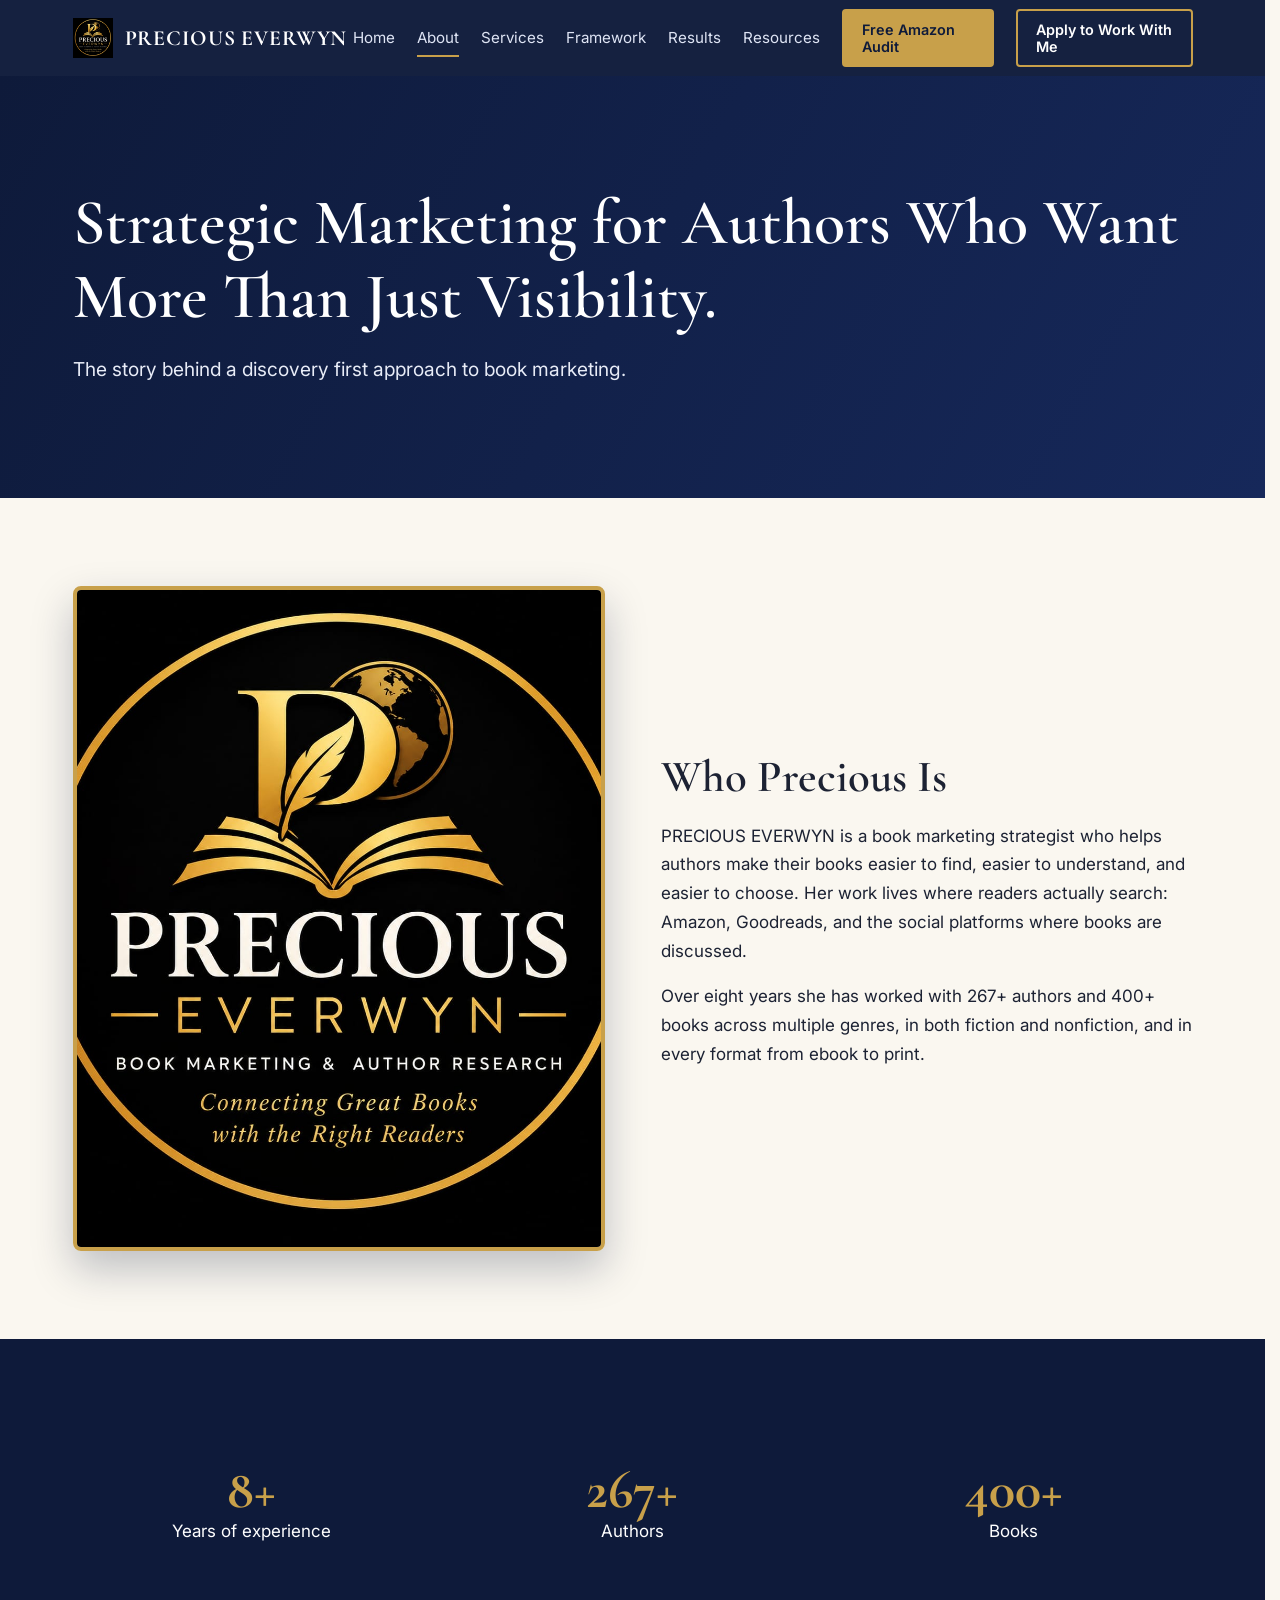
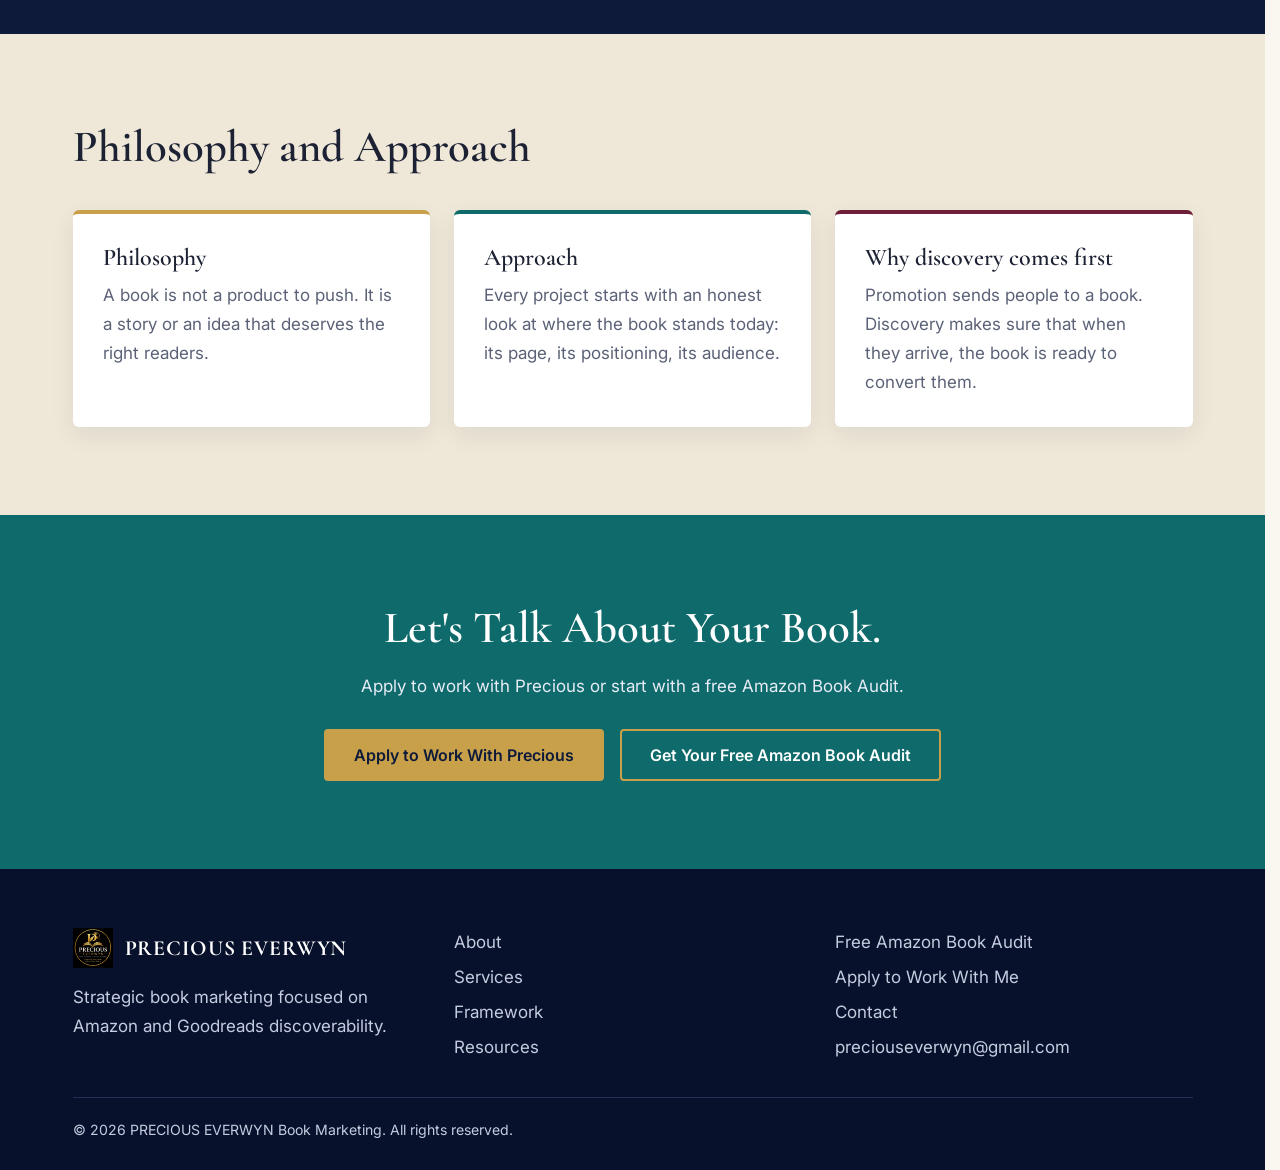
==== about.html @ 91856de8 "Add files via upload" ====
<!DOCTYPE html>
<html lang="en"><head><meta charset="utf-8"><meta name="viewport" content="width=device-width,initial-scale=1">
<title>About | Precious Everwyn Book Marketing</title><meta name="description" content="About Precious Everwyn, book marketing strategist with 8+ years of experience across 267+ authors and 400+ books.">
<link rel="preconnect" href="https://fonts.googleapis.com"><link rel="preconnect" href="https://fonts.gstatic.com" crossorigin>
<link href="https://fonts.googleapis.com/css2?family=Cormorant+Garamond:wght@500;600;700&family=Inter:wght@400;500;600&display=swap" rel="stylesheet">
<link rel="stylesheet" href="style.css"></head><body>
<header><div class="wrap nav"><a class="logo" href="index.html"><img src="brandlogo.png" alt="PRECIOUS EVERWYN logo">PRECIOUS EVERWYN</a>
<button class="burger" aria-label="Menu" aria-expanded="false">&#9776;</button>
<nav><a href="index.html">Home</a><a href="about.html" class="on">About</a><a href="services.html">Services</a><a href="framework.html">Framework</a><a href="index.html#results">Results</a><a href="resources.html">Resources</a><a class="btn sm" href="free-audit.html">Free Amazon Audit</a><a class="btn sm o" href="apply.html">Apply to Work With Me</a></nav></div></header>
<main><section class="hero"><div class="wrap"><h1>Strategic Marketing for Authors Who Want More Than Just Visibility.</h1><p>The story behind a discovery first approach to book marketing.</p></div></section><section><div class="wrap split"><img class="pp" src="profilepicture.png" alt="Precious Everwyn"><div><h2>Who Precious Is</h2><p>PRECIOUS EVERWYN is a book marketing strategist who helps authors make their books easier to find, easier to understand, and easier to choose. Her work lives where readers actually search: Amazon, Goodreads, and the social platforms where books are discussed.</p><p>Over eight years she has worked with 267+ authors and 400+ books across multiple genres, in both fiction and nonfiction, and in every format from ebook to print.</p></div></div></section><section class="dark"><div class="wrap"><div class="grid"><div class="c"><div class="num" style="font-size:3.4rem">8+</div>Years of experience</div><div class="c"><div class="num" style="font-size:3.4rem">267+</div>Authors</div><div class="c"><div class="num" style="font-size:3.4rem">400+</div>Books</div></div></div></section><section class="sand"><div class="wrap"><h2>Philosophy and Approach</h2><div class="grid"><div class="card "><h3>Philosophy</h3><p>A book is not a product to push. It is a story or an idea that deserves the right readers.</p></div><div class="card t"><h3>Approach</h3><p>Every project starts with an honest look at where the book stands today: its page, its positioning, its audience.</p></div><div class="card w"><h3>Why discovery comes first</h3><p>Promotion sends people to a book. Discovery makes sure that when they arrive, the book is ready to convert them.</p></div></div></div></section><section class="teal c"><div class="wrap"><h2>Let's Talk About Your Book.</h2><p>Apply to work with Precious or start with a free Amazon Book Audit.</p><div class="row"><a class="btn" href="apply.html">Apply to Work With Precious</a><a class="btn o" href="free-audit.html">Get Your Free Amazon Book Audit</a></div></div></section></main>
<footer><div class="wrap"><div class="grid"><div><a class="logo" href="index.html"><img src="brandlogo.png" alt="PRECIOUS EVERWYN logo">PRECIOUS EVERWYN</a><p style="margin-top:12px">Strategic book marketing focused on Amazon and Goodreads discoverability.</p></div>
<div><a href="about.html">About</a><a href="services.html">Services</a><a href="framework.html">Framework</a><a href="resources.html">Resources</a></div>
<div><a href="free-audit.html">Free Amazon Book Audit</a><a href="apply.html">Apply to Work With Me</a><a href="contact.html">Contact</a><a href="mailto:preciouseverwyn@gmail.com">preciouseverwyn@gmail.com</a></div></div>
<div class="copy">&copy; 2026 PRECIOUS EVERWYN Book Marketing. All rights reserved.</div></div></footer>
<script src="script.js"></script></body></html>
---- style.css ----
:root{--navy:#0e1a3a;--navy2:#16285a;--gold:#c8a04a;--ivory:#faf7f0;--sand:#efe8d8;--teal:#0f6b6b;--wine:#6e1f3a;--ink:#1c2233;--mute:#5b6277}
*{box-sizing:border-box;margin:0;padding:0}
html{overflow-x:hidden;scrollbar-gutter:stable;scroll-behavior:smooth}
body{font:17px/1.7 'Inter',system-ui,sans-serif;color:var(--ink);background:var(--ivory);overflow-x:hidden}
.wrap{width:min(1120px,100% - 48px);margin-inline:auto}
h1,h2,h3{font-family:'Cormorant Garamond',Georgia,serif;line-height:1.15;font-weight:600}
h1{font-size:clamp(2.4rem,5vw,4.2rem);margin-bottom:20px}
h2{font-size:clamp(1.9rem,3.5vw,2.8rem);margin-bottom:18px}
h3{font-size:1.5rem;margin-bottom:10px}
p{margin-bottom:16px;max-width:70ch}
.c{text-align:center}.c p{margin-inline:auto}
section{padding:88px 0}
.dark{background:var(--navy);color:#fff}.teal{background:var(--teal);color:#fff}.wine{background:var(--wine);color:#fff}.sand{background:var(--sand)}
.dark p,.teal p,.wine p{color:#e8ecf7}
img{max-width:100%;display:block;border-radius:8px}
.tp{width:100%;aspect-ratio:16/10;object-fit:cover;box-shadow:0 18px 40px rgba(14,26,58,.25)}
.pp{width:100%;aspect-ratio:4/5;object-fit:cover;box-shadow:0 18px 40px rgba(14,26,58,.25);border:4px solid var(--gold)}
.hero{padding:110px 0 96px;background:linear-gradient(120deg,#0e1a3a,#16285a,#0f6b6b,#0e1a3a);background-size:300% 300%;animation:flow 18s ease infinite;color:#fff}
.hero p{font-size:1.2rem;color:#e8ecf7}
@keyframes flow{0%,100%{background-position:0 50%}50%{background-position:100% 50%}}
header{position:sticky;top:0;z-index:50;background:rgba(14,26,58,.97);backdrop-filter:blur(8px)}
.nav{display:flex;align-items:center;justify-content:space-between;gap:20px;height:76px}
.logo{display:flex;align-items:center;gap:12px;color:#fff;text-decoration:none;font-family:'Cormorant Garamond',serif;font-size:1.35rem;font-weight:700;letter-spacing:.04em;white-space:nowrap}
.logo img{height:40px;width:auto;border-radius:0}
nav{display:flex;align-items:center;gap:22px}
nav a{color:#dfe5f5;text-decoration:none;font-size:.95rem;position:relative;padding:4px 0}
nav a::after{content:"";position:absolute;left:0;bottom:-2px;height:2px;width:100%;background:var(--gold);transform:scaleX(0);transform-origin:left;transition:transform .3s}
nav a:hover::after,nav a.on::after{transform:scaleX(1)}
.btn{display:inline-block;padding:14px 28px;background:var(--gold);color:var(--navy);font-weight:600;text-decoration:none;border-radius:4px;border:2px solid var(--gold);cursor:pointer;font:600 1rem 'Inter',sans-serif;transition:transform .25s,box-shadow .25s,background .25s;position:relative;overflow:hidden}
.btn:hover{transform:translateY(-3px);box-shadow:0 10px 24px rgba(200,160,74,.4)}
.btn::before{content:"";position:absolute;top:0;left:-60%;width:40%;height:100%;background:rgba(255,255,255,.45);transform:skewX(-20deg);animation:shine 4s ease-in-out infinite}
@keyframes shine{0%,60%{left:-60%}100%{left:130%}}
.btn.o{background:transparent;color:#fff;border-color:var(--gold)}.btn.o::before{display:none}
.btn.o:hover{background:var(--gold);color:var(--navy)}
.sm{padding:10px 18px;font-size:.9rem}
.row{display:flex;gap:16px;flex-wrap:wrap;margin-top:28px}.c .row{justify-content:center}
.burger{display:none;background:none;border:0;color:#fff;font-size:1.8rem;cursor:pointer}
.grid{display:grid;gap:24px;grid-template-columns:repeat(auto-fit,minmax(240px,1fr));margin-top:36px}
.card{background:#fff;color:var(--ink);padding:30px;border-top:4px solid var(--gold);border-radius:6px;box-shadow:0 8px 24px rgba(14,26,58,.08);transition:transform .35s,box-shadow .35s}
.card p{color:var(--mute);margin:0}
.card:hover{transform:translateY(-8px);box-shadow:0 18px 36px rgba(14,26,58,.18)}
.card.t{border-top-color:var(--teal)}.card.w{border-top-color:var(--wine)}.card.n{border-top-color:var(--navy)}
.split{display:grid;grid-template-columns:1fr 1fr;gap:56px;align-items:center}
.stats{background:var(--gold);color:var(--navy);padding:44px 0}
.stats .grid{margin:0;text-align:center}
.stats b{display:block;font:700 2.8rem 'Cormorant Garamond',serif;line-height:1.1}
.pipe{display:flex;flex-wrap:wrap;gap:10px;margin-top:28px}
.pipe span{padding:10px 18px;border:1px solid var(--gold);border-radius:30px;font-weight:600;animation:glow 6s infinite}
.pipe span:nth-child(2){animation-delay:1s}.pipe span:nth-child(3){animation-delay:2s}.pipe span:nth-child(4){animation-delay:3s}.pipe span:nth-child(5){animation-delay:4s}.pipe span:nth-child(6){animation-delay:5s}
@keyframes glow{0%,15%{background:var(--gold);color:var(--navy)}25%,100%{background:transparent;color:inherit}}
.num{font:700 2.6rem 'Cormorant Garamond',serif;color:var(--gold);line-height:1}
ul.tick{list-style:none}ul.tick li{padding:8px 0 8px 30px;position:relative}
ul.tick li::before{content:"";position:absolute;left:0;top:17px;width:14px;height:8px;border-left:3px solid var(--gold);border-bottom:3px solid var(--gold);transform:rotate(-45deg)}
details{background:#fff;border-radius:6px;padding:18px 24px;margin-bottom:12px;box-shadow:0 4px 14px rgba(14,26,58,.07)}
summary{cursor:pointer;font-weight:600}details p{margin:12px 0 0;color:var(--mute)}
form{background:#fff;color:var(--ink);padding:36px;border-radius:8px;box-shadow:0 18px 40px rgba(14,26,58,.15);max-width:760px;margin-inline:auto;margin-top:32px}
label{display:block;font-weight:600;font-size:.93rem;margin:16px 0 6px}
input,select,textarea{width:100%;padding:12px 14px;border:1px solid #c9cfdf;border-radius:4px;font:inherit;background:#fff;transition:border-color .2s,box-shadow .2s}
input:focus,select:focus,textarea:focus{outline:0;border-color:var(--gold);box-shadow:0 0 0 3px rgba(200,160,74,.3)}
textarea{min-height:120px;resize:vertical}
.step{display:none}.step.on{display:block;animation:fade .5s}
@keyframes fade{from{opacity:0}to{opacity:1}}
.bar{height:6px;background:#e3e6ef;border-radius:3px;overflow:hidden;margin-bottom:8px}.bar i{display:block;height:100%;width:20%;background:var(--gold);transition:width .4s}
.thanks{background:#fff;color:var(--navy);padding:40px;border-radius:8px;max-width:760px;margin:32px auto 0;font:600 1.4rem 'Cormorant Garamond',serif;text-align:center;border-top:4px solid var(--gold)}
footer{background:#08112b;color:#c5cce0;padding:56px 0 28px}
footer a{color:#c5cce0;text-decoration:none;display:block;padding:3px 0}footer a:hover{color:var(--gold)}
footer .grid{margin-top:0}
.copy{border-top:1px solid #243059;margin-top:32px;padding-top:20px;font-size:.88rem}
.rv{opacity:0;transform:translateY(22px);transition:opacity .8s ease,transform .8s ease}.rv.in{opacity:1;transform:none}
.fl{animation:flt 6s ease-in-out infinite}@keyframes flt{50%{transform:translateY(-10px)}}
:focus-visible{outline:3px solid var(--gold);outline-offset:2px}
@media(max-width:900px){.split{grid-template-columns:1fr;gap:32px}.burger{display:block}
nav{position:absolute;top:76px;left:0;right:0;background:var(--navy);flex-direction:column;align-items:stretch;padding:0 24px;max-height:0;overflow:hidden;transition:max-height .4s}
nav.open{max-height:520px;padding:16px 24px 24px}nav .btn{text-align:center}section{padding:64px 0}}
@media(prefers-reduced-motion:reduce){*{animation:none!important;transition:none!important}.rv{opacity:1;transform:none}}
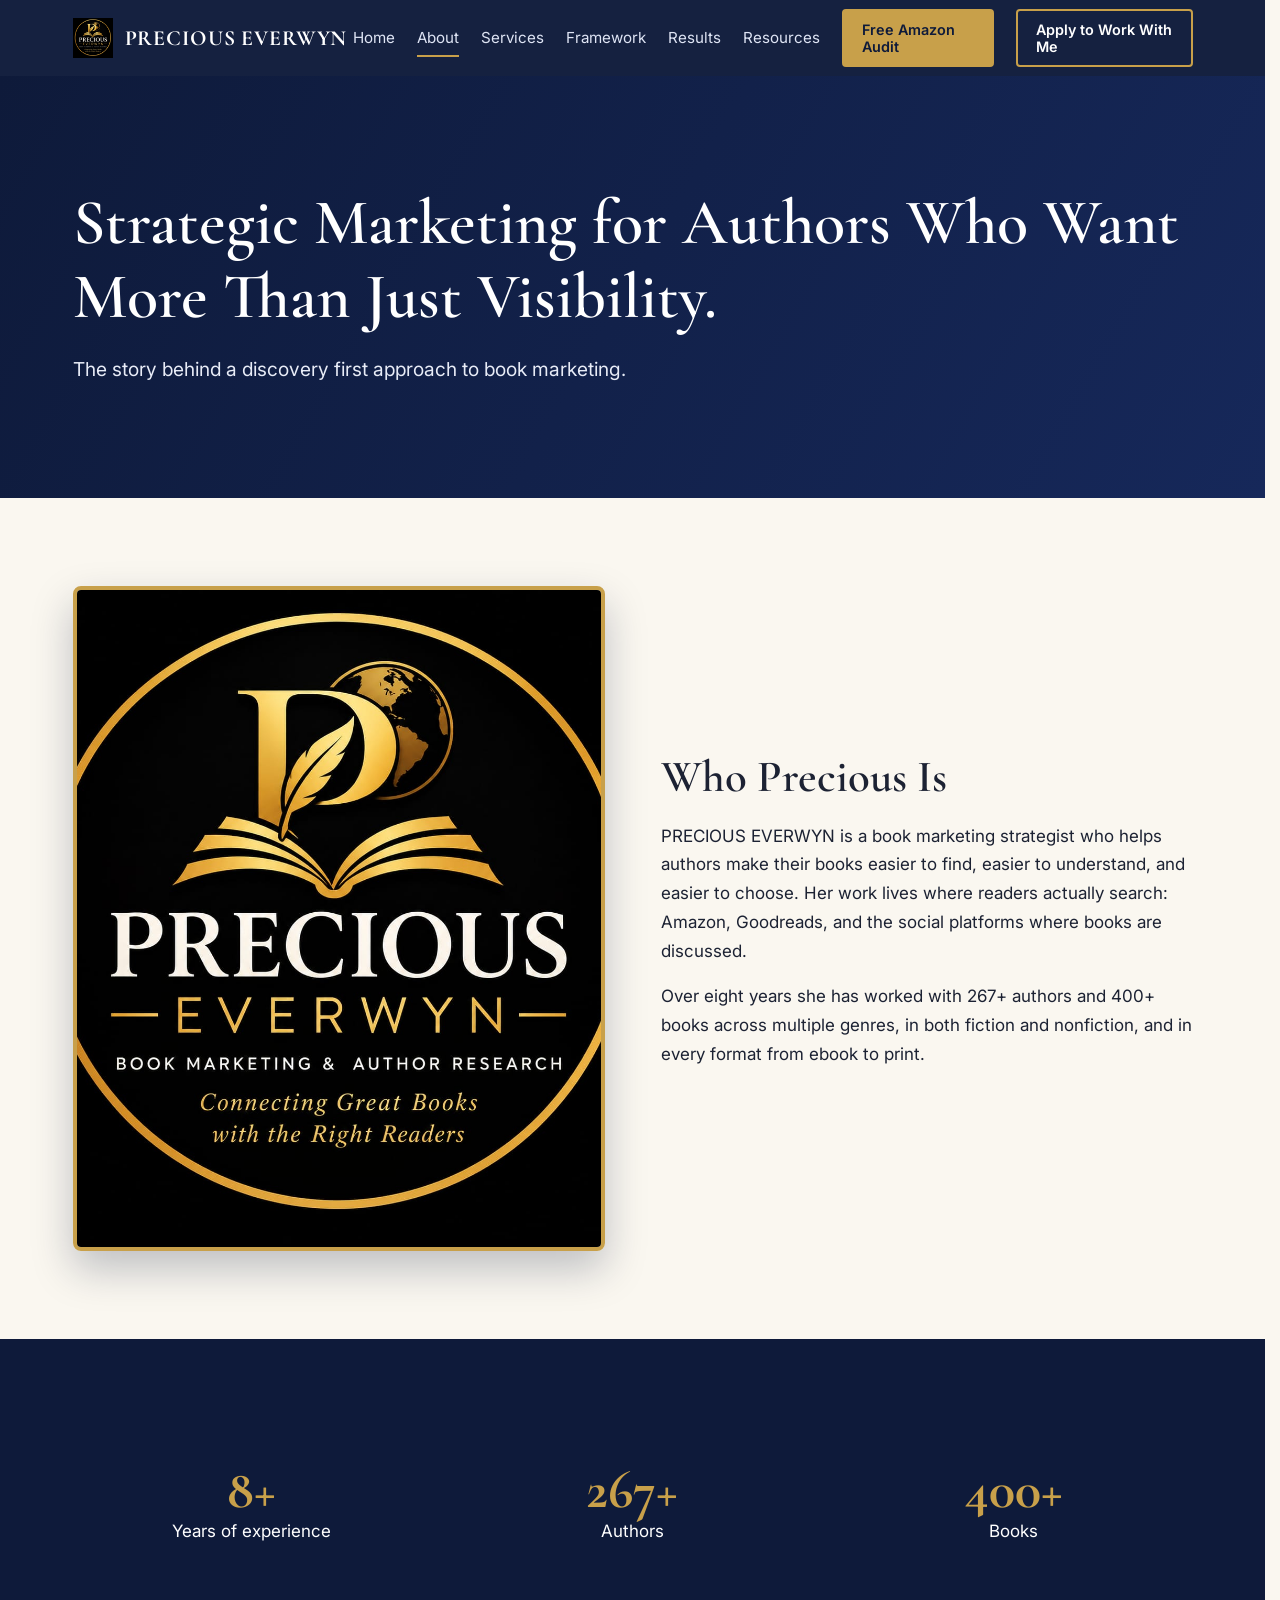
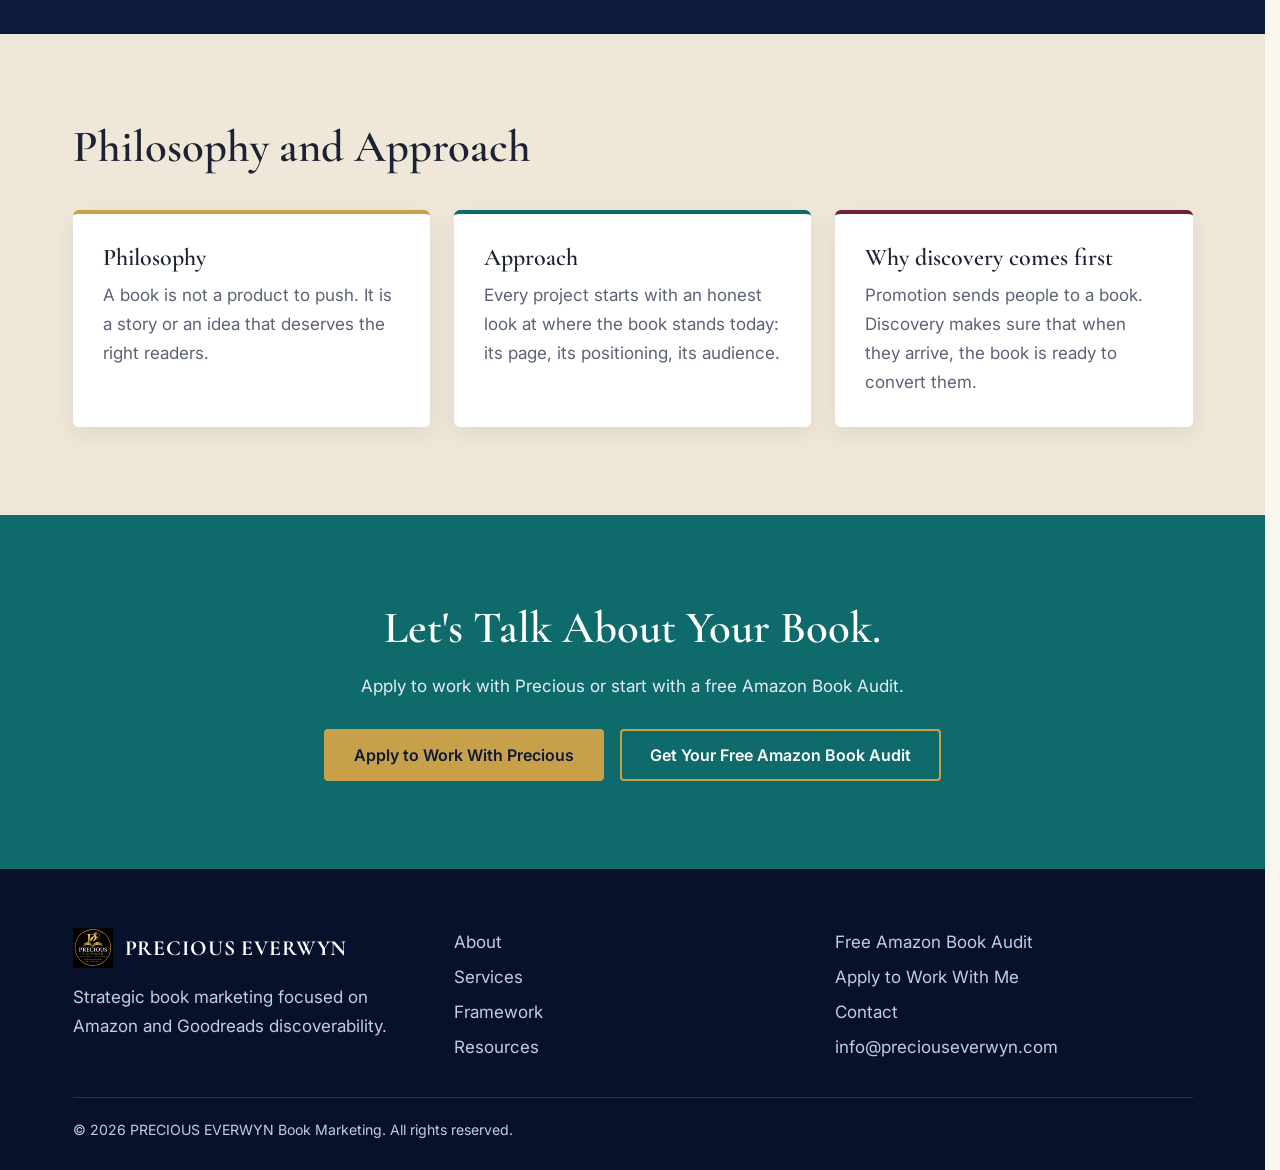
==== commit 7da56d61: "Update about.html" ====
--- a/about.html
+++ b/about.html
@@ -10,6 +10,6 @@
 <main><section class="hero"><div class="wrap"><h1>Strategic Marketing for Authors Who Want More Than Just Visibility.</h1><p>The story behind a discovery first approach to book marketing.</p></div></section><section><div class="wrap split"><img class="pp" src="profilepicture.png" alt="Precious Everwyn"><div><h2>Who Precious Is</h2><p>PRECIOUS EVERWYN is a book marketing strategist who helps authors make their books easier to find, easier to understand, and easier to choose. Her work lives where readers actually search: Amazon, Goodreads, and the social platforms where books are discussed.</p><p>Over eight years she has worked with 267+ authors and 400+ books across multiple genres, in both fiction and nonfiction, and in every format from ebook to print.</p></div></div></section><section class="dark"><div class="wrap"><div class="grid"><div class="c"><div class="num" style="font-size:3.4rem">8+</div>Years of experience</div><div class="c"><div class="num" style="font-size:3.4rem">267+</div>Authors</div><div class="c"><div class="num" style="font-size:3.4rem">400+</div>Books</div></div></div></section><section class="sand"><div class="wrap"><h2>Philosophy and Approach</h2><div class="grid"><div class="card "><h3>Philosophy</h3><p>A book is not a product to push. It is a story or an idea that deserves the right readers.</p></div><div class="card t"><h3>Approach</h3><p>Every project starts with an honest look at where the book stands today: its page, its positioning, its audience.</p></div><div class="card w"><h3>Why discovery comes first</h3><p>Promotion sends people to a book. Discovery makes sure that when they arrive, the book is ready to convert them.</p></div></div></div></section><section class="teal c"><div class="wrap"><h2>Let's Talk About Your Book.</h2><p>Apply to work with Precious or start with a free Amazon Book Audit.</p><div class="row"><a class="btn" href="apply.html">Apply to Work With Precious</a><a class="btn o" href="free-audit.html">Get Your Free Amazon Book Audit</a></div></div></section></main>
 <footer><div class="wrap"><div class="grid"><div><a class="logo" href="index.html"><img src="brandlogo.png" alt="PRECIOUS EVERWYN logo">PRECIOUS EVERWYN</a><p style="margin-top:12px">Strategic book marketing focused on Amazon and Goodreads discoverability.</p></div>
 <div><a href="about.html">About</a><a href="services.html">Services</a><a href="framework.html">Framework</a><a href="resources.html">Resources</a></div>
-<div><a href="free-audit.html">Free Amazon Book Audit</a><a href="apply.html">Apply to Work With Me</a><a href="contact.html">Contact</a><a href="mailto:preciouseverwyn@gmail.com">preciouseverwyn@gmail.com</a></div></div>
+<div><a href="free-audit.html">Free Amazon Book Audit</a><a href="apply.html">Apply to Work With Me</a><a href="contact.html">Contact</a><a href="mailto:info@preciouseverwyn.com">info@preciouseverwyn.com</a></div></div>
 <div class="copy">&copy; 2026 PRECIOUS EVERWYN Book Marketing. All rights reserved.</div></div></footer>
-<script src="script.js"></script></body></html>+<script src="script.js"></script></body></html>
